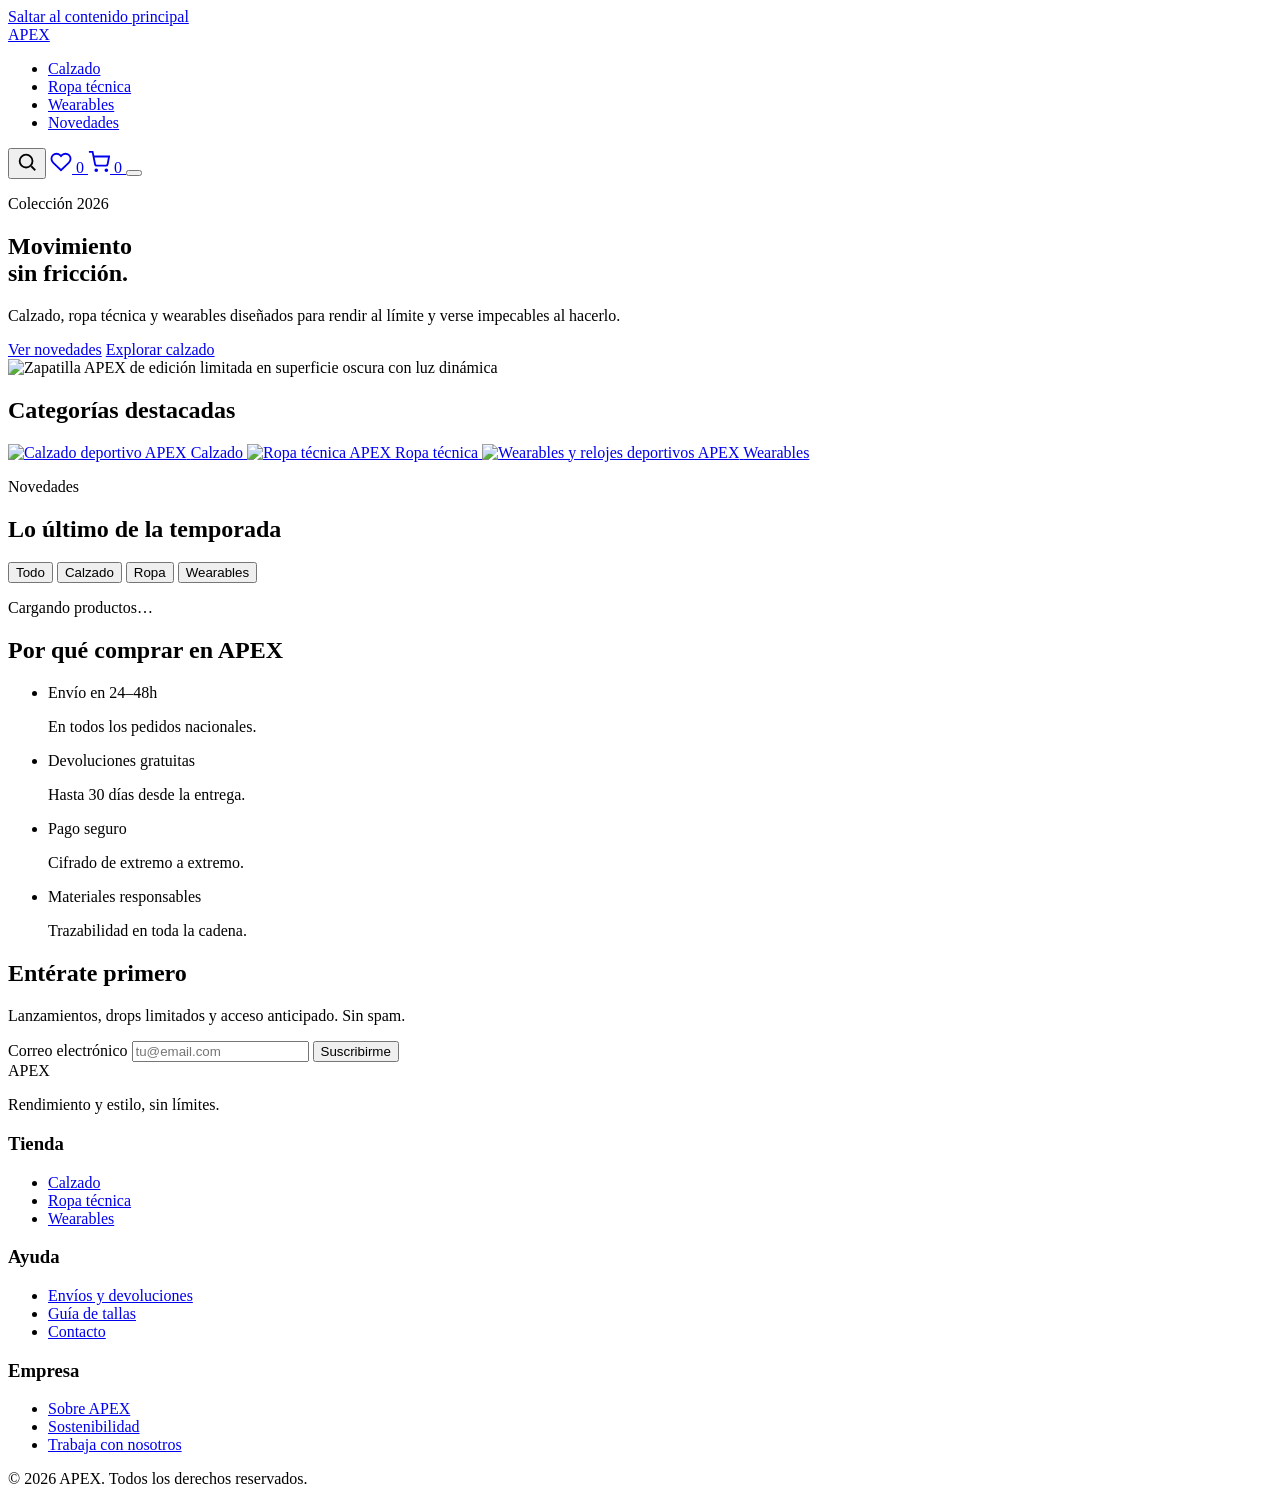
==== index.html @ 17b3de1c "Add files via upload" ====
<!DOCTYPE html>
<html lang="es">
<head>
  <!-- ============================================================
       META BÁSICOS
  ============================================================ -->
  <meta charset="UTF-8">
  <meta name="viewport" content="width=device-width, initial-scale=1.0, viewport-fit=cover">
  <meta http-equiv="X-UA-Compatible" content="IE=edge">
  <title>APEX — Rendimiento y estilo, sin límites</title>
  <meta name="description" content="APEX: calzado deportivo, ropa técnica y wearables premium. Diseño de alto rendimiento inspirado en la precisión y el movimiento.">
  <meta name="keywords" content="apex, zapatillas premium, ropa deportiva, wearables, tienda online deportiva">
  <meta name="author" content="APEX">
  <meta name="theme-color" content="#0A0A0B">
  <link rel="canonical" href="https://www.apex-store.com/">

  <!-- ============================================================
       OPEN GRAPH / REDES SOCIALES
  ============================================================ -->
  <meta property="og:type" content="website">
  <meta property="og:title" content="APEX — Rendimiento y estilo, sin límites">
  <meta property="og:description" content="Calzado, ropa técnica y wearables premium para quienes no se detienen.">
  <meta property="og:image" content="/assets/images/og-cover.jpg">
  <meta property="og:url" content="https://www.apex-store.com/">
  <meta property="og:locale" content="es_ES">
  <meta name="twitter:card" content="summary_large_image">
  <meta name="twitter:title" content="APEX — Rendimiento y estilo, sin límites">
  <meta name="twitter:description" content="Calzado, ropa técnica y wearables premium para quienes no se detienen.">
  <meta name="twitter:image" content="/assets/images/og-cover.jpg">

  <!-- ============================================================
       FAVICON
  ============================================================ -->
  <link rel="icon" type="image/svg+xml" href="/assets/icons/favicon.svg">
  <link rel="apple-touch-icon" href="/assets/icons/apple-touch-icon.png">

  <!-- ============================================================
       FUENTES (preconnect para rendimiento; carga optimizada)
  ============================================================ -->
  <link rel="preconnect" href="https://fonts.googleapis.com">
  <link rel="preconnect" href="https://fonts.gstatic.com" crossorigin>
  <link href="https://fonts.googleapis.com/css2?family=Space+Grotesk:wght@500;600;700&family=Inter:wght@400;500;600&family=JetBrains+Mono:wght@400;500&display=swap" rel="stylesheet">

  <!-- ============================================================
       HOJAS DE ESTILO
       - style.css: estilos base y componentes
       - responsive.css: media queries (mobile first)
       - animations.css: transiciones y keyframes
  ============================================================ -->
  <link rel="stylesheet" href="css/style.css">
  <link rel="stylesheet" href="css/responsive.css">
  <link rel="stylesheet" href="css/animations.css">

  <!-- ============================================================
       DATOS ESTRUCTURADOS (SEO — rich snippets de tienda)
  ============================================================ -->
  <script type="application/ld+json">
  {
    "@context": "https://schema.org",
    "@type": "Store",
    "name": "APEX",
    "url": "https://www.apex-store.com/",
    "description": "Tienda premium de calzado, ropa técnica y wearables deportivos.",
    "logo": "/assets/images/logo.svg"
  }
  </script>
</head>
<body>

  <!-- ============================================================
       SKIP LINK — accesibilidad: permite saltar la navegación
       con teclado/lector de pantalla e ir directo al contenido
  ============================================================ -->
  <a class="skip-link" href="#main-content">Saltar al contenido principal</a>

  <!-- ============================================================
       HEADER / NAVEGACIÓN PRINCIPAL
       - Sticky, con fondo translúcido (definido en CSS)
       - data-hooks pensados para menu.js, search.js, cart.js, favorites.js
  ============================================================ -->
  <header class="site-header" id="site-header">
    <div class="container site-header__inner">

      <!-- Logo -->
      <a href="/" class="logo" aria-label="APEX — Ir al inicio">
        <span class="logo__mark">APEX</span>
      </a>

      <!-- Navegación principal (desktop) -->
      <nav class="main-nav" aria-label="Navegación principal">
        <ul class="main-nav__list">
          <li><a href="#calzado" class="main-nav__link">Calzado</a></li>
          <li><a href="#ropa" class="main-nav__link">Ropa técnica</a></li>
          <li><a href="#wearables" class="main-nav__link">Wearables</a></li>
          <li><a href="#novedades" class="main-nav__link">Novedades</a></li>
        </ul>
      </nav>

      <!-- Acciones del usuario: búsqueda, favoritos, carrito, menú móvil -->
      <div class="header-actions">

        <button class="header-actions__btn" id="search-toggle" aria-label="Abrir buscador" aria-expanded="false" aria-controls="search-panel">
          <svg class="icon" width="22" height="22" viewBox="0 0 24 24" fill="none" stroke="currentColor" stroke-width="2" aria-hidden="true">
            <circle cx="11" cy="11" r="7"></circle>
            <line x1="21" y1="21" x2="16.65" y2="16.65"></line>
          </svg>
        </button>

        <a href="#favoritos" class="header-actions__btn" id="favorites-toggle" aria-label="Ver favoritos">
          <svg class="icon" width="22" height="22" viewBox="0 0 24 24" fill="none" stroke="currentColor" stroke-width="2" aria-hidden="true">
            <path d="M20.8 4.6a5.5 5.5 0 0 0-7.8 0L12 5.6l-1-1a5.5 5.5 0 1 0-7.8 7.8l1 1L12 21l7.8-7.6 1-1a5.5 5.5 0 0 0 0-7.8z"></path>
          </svg>
          <span class="badge" id="favorites-count" data-favorites-count>0</span>
        </a>

        <a href="#carrito" class="header-actions__btn" id="cart-toggle" aria-label="Ver carrito de compras">
          <svg class="icon" width="22" height="22" viewBox="0 0 24 24" fill="none" stroke="currentColor" stroke-width="2" aria-hidden="true">
            <circle cx="9" cy="21" r="1"></circle>
            <circle cx="20" cy="21" r="1"></circle>
            <path d="M1 1h4l2.7 13.4a2 2 0 0 0 2 1.6h9.7a2 2 0 0 0 2-1.6L23 6H6"></path>
          </svg>
          <span class="badge" id="cart-count" data-cart-count>0</span>
        </a>

        <!-- Botón de menú hamburguesa (solo mobile) -->
        <button class="header-actions__btn menu-toggle" id="menu-toggle" aria-label="Abrir menú" aria-expanded="false" aria-controls="mobile-menu">
          <span class="menu-toggle__bar"></span>
          <span class="menu-toggle__bar"></span>
          <span class="menu-toggle__bar"></span>
        </button>
      </div>
    </div>

    <!-- Panel de búsqueda desplegable (lo controla search.js) -->
    <div class="search-panel" id="search-panel" hidden>
      <div class="container">
        <form role="search" class="search-form" id="search-form">
          <label for="search-input" class="visually-hidden">Buscar productos</label>
          <input
            type="search"
            id="search-input"
            name="q"
            class="search-form__input"
            placeholder="Buscar zapatillas, ropa, wearables..."
            autocomplete="off"
          >
        </form>
        <div class="search-results" id="search-results" data-search-results></div>
      </div>
    </div>
  </header>

  <!-- ============================================================
       MENÚ MÓVIL (off-canvas), controlado por menu.js
  ============================================================ -->
  <nav class="mobile-menu" id="mobile-menu" aria-label="Navegación móvil" hidden>
    <ul class="mobile-menu__list">
      <li><a href="#calzado" class="mobile-menu__link">Calzado</a></li>
      <li><a href="#ropa" class="mobile-menu__link">Ropa técnica</a></li>
      <li><a href="#wearables" class="mobile-menu__link">Wearables</a></li>
      <li><a href="#novedades" class="mobile-menu__link">Novedades</a></li>
    </ul>
  </nav>
  <div class="overlay" id="overlay" hidden></div>

  <!-- ============================================================
       CONTENIDO PRINCIPAL
  ============================================================ -->
  <main id="main-content">

    <!-- ---------------- HERO ---------------- -->
    <section class="hero" aria-labelledby="hero-heading">
      <div class="container hero__inner">
        <div class="hero__content">
          <p class="eyebrow">Colección 2026</p>
          <h1 id="hero-heading" class="hero__title">
            Movimiento<br>sin fricción.
          </h1>
          <p class="hero__subtitle">
            Calzado, ropa técnica y wearables diseñados para rendir al límite y verse impecables al hacerlo.
          </p>
          <div class="hero__actions">
            <a href="#novedades" class="btn btn--primary">Ver novedades</a>
            <a href="#calzado" class="btn btn--ghost">Explorar calzado</a>
          </div>
        </div>
        <div class="hero__media">
          <img
            src="assets/images/hero-product.jpg"
            alt="Zapatilla APEX de edición limitada en superficie oscura con luz dinámica"
            width="720"
            height="720"
            loading="eager"
            fetchpriority="high"
          >
        </div>
      </div>
    </section>

    <!-- ---------------- CATEGORÍAS DESTACADAS ---------------- -->
    <section class="categories" aria-labelledby="categories-heading">
      <div class="container">
        <h2 id="categories-heading" class="visually-hidden">Categorías destacadas</h2>
        <div class="categories__grid">
          <a href="#calzado" class="category-card" id="calzado">
            <img src="assets/images/cat-calzado.jpg" alt="Calzado deportivo APEX" loading="lazy" width="400" height="500">
            <span class="category-card__label">Calzado</span>
          </a>
          <a href="#ropa" class="category-card" id="ropa">
            <img src="assets/images/cat-ropa.jpg" alt="Ropa técnica APEX" loading="lazy" width="400" height="500">
            <span class="category-card__label">Ropa técnica</span>
          </a>
          <a href="#wearables" class="category-card" id="wearables">
            <img src="assets/images/cat-wearables.jpg" alt="Wearables y relojes deportivos APEX" loading="lazy" width="400" height="500">
            <span class="category-card__label">Wearables</span>
          </a>
        </div>
      </div>
    </section>

    <!-- ---------------- GRID DE PRODUCTOS ----------------
         El contenido real lo inyecta products.js a partir de
         data/products.json, clonando #product-card-template.
         Se deja un estado de carga accesible por defecto.
    ------------------------------------------------------- -->
    <section class="products" id="novedades" aria-labelledby="products-heading">
      <div class="container">
        <div class="section-heading">
          <p class="eyebrow">Novedades</p>
          <h2 id="products-heading">Lo último de la temporada</h2>
        </div>

        <div class="products__filters" id="products-filters" data-filters>
          <button class="filter-chip is-active" data-filter="all">Todo</button>
          <button class="filter-chip" data-filter="calzado">Calzado</button>
          <button class="filter-chip" data-filter="ropa">Ropa</button>
          <button class="filter-chip" data-filter="wearables">Wearables</button>
        </div>

        <div class="products__grid" id="products-grid" data-products-grid aria-live="polite">
          <p class="products__loading" data-products-loading>Cargando productos…</p>
        </div>
      </div>
    </section>

    <!-- ---------------- VALORES DE MARCA ---------------- -->
    <section class="values" aria-labelledby="values-heading">
      <div class="container">
        <h2 id="values-heading" class="visually-hidden">Por qué comprar en APEX</h2>
        <ul class="values__grid">
          <li class="value-item">
            <span class="value-item__title">Envío en 24–48h</span>
            <p class="value-item__desc">En todos los pedidos nacionales.</p>
          </li>
          <li class="value-item">
            <span class="value-item__title">Devoluciones gratuitas</span>
            <p class="value-item__desc">Hasta 30 días desde la entrega.</p>
          </li>
          <li class="value-item">
            <span class="value-item__title">Pago seguro</span>
            <p class="value-item__desc">Cifrado de extremo a extremo.</p>
          </li>
          <li class="value-item">
            <span class="value-item__title">Materiales responsables</span>
            <p class="value-item__desc">Trazabilidad en toda la cadena.</p>
          </li>
        </ul>
      </div>
    </section>

    <!-- ---------------- NEWSLETTER ---------------- -->
    <section class="newsletter" aria-labelledby="newsletter-heading">
      <div class="container newsletter__inner">
        <h2 id="newsletter-heading">Entérate primero</h2>
        <p>Lanzamientos, drops limitados y acceso anticipado. Sin spam.</p>
        <form class="newsletter__form" id="newsletter-form">
          <label for="newsletter-email" class="visually-hidden">Correo electrónico</label>
          <input type="email" id="newsletter-email" name="email" placeholder="tu@email.com" required>
          <button type="submit" class="btn btn--primary">Suscribirme</button>
        </form>
      </div>
    </section>
  </main>

  <!-- ============================================================
       FOOTER
  ============================================================ -->
  <footer class="site-footer">
    <div class="container site-footer__inner">
      <div class="site-footer__brand">
        <span class="logo__mark">APEX</span>
        <p>Rendimiento y estilo, sin límites.</p>
      </div>

      <nav class="site-footer__col" aria-label="Tienda">
        <h3>Tienda</h3>
        <ul>
          <li><a href="#calzado">Calzado</a></li>
          <li><a href="#ropa">Ropa técnica</a></li>
          <li><a href="#wearables">Wearables</a></li>
        </ul>
      </nav>

      <nav class="site-footer__col" aria-label="Ayuda">
        <h3>Ayuda</h3>
        <ul>
          <li><a href="#">Envíos y devoluciones</a></li>
          <li><a href="#">Guía de tallas</a></li>
          <li><a href="#">Contacto</a></li>
        </ul>
      </nav>

      <nav class="site-footer__col" aria-label="Empresa">
        <h3>Empresa</h3>
        <ul>
          <li><a href="#">Sobre APEX</a></li>
          <li><a href="#">Sostenibilidad</a></li>
          <li><a href="#">Trabaja con nosotros</a></li>
        </ul>
      </nav>
    </div>

    <div class="container site-footer__bottom">
      <p>&copy; 2026 APEX. Todos los derechos reservados.</p>
    </div>
  </footer>

  <!-- ============================================================
       TEMPLATE DE TARJETA DE PRODUCTO
       Reutilizado por products.js vía document.importNode()
       para evitar HTML duplicado o construido con innerHTML.
  ============================================================ -->
  <template id="product-card-template">
    <article class="product-card" data-product-card>
      <a class="product-card__media" data-product-link href="#">
        <img data-product-image src="" alt="" loading="lazy" width="400" height="400">
      </a>
      <button class="product-card__fav" data-favorite-btn aria-label="Añadir a favoritos" aria-pressed="false">
        <svg class="icon" width="18" height="18" viewBox="0 0 24 24" fill="none" stroke="currentColor" stroke-width="2" aria-hidden="true">
          <path d="M20.8 4.6a5.5 5.5 0 0 0-7.8 0L12 5.6l-1-1a5.5 5.5 0 1 0-7.8 7.8l1 1L12 21l7.8-7.6 1-1a5.5 5.5 0 0 0 0-7.8z"></path>
        </svg>
      </button>
      <div class="product-card__body">
        <p class="product-card__category" data-product-category></p>
        <h3 class="product-card__name" data-product-name></h3>
        <p class="product-card__price" data-product-price></p>
        <button class="btn btn--secondary btn--full" data-add-to-cart>Añadir al carrito</button>
      </div>
    </article>
  </template>

  <!-- ============================================================
       SCRIPTS
       - defer: se ejecutan tras parsear el HTML, en orden,
         sin bloquear el renderizado.
       - app.js actúa como punto de entrada/orquestador.
  ============================================================ -->
  <script src="js/menu.js" defer></script>
  <script src="js/search.js" defer></script>
  <script src="js/favorites.js" defer></script>
  <script src="js/cart.js" defer></script>
  <script src="js/products.js" defer></script>
  <script src="js/animations.js" defer></script>
  <script src="js/app.js" defer></script>
</body>
</html>
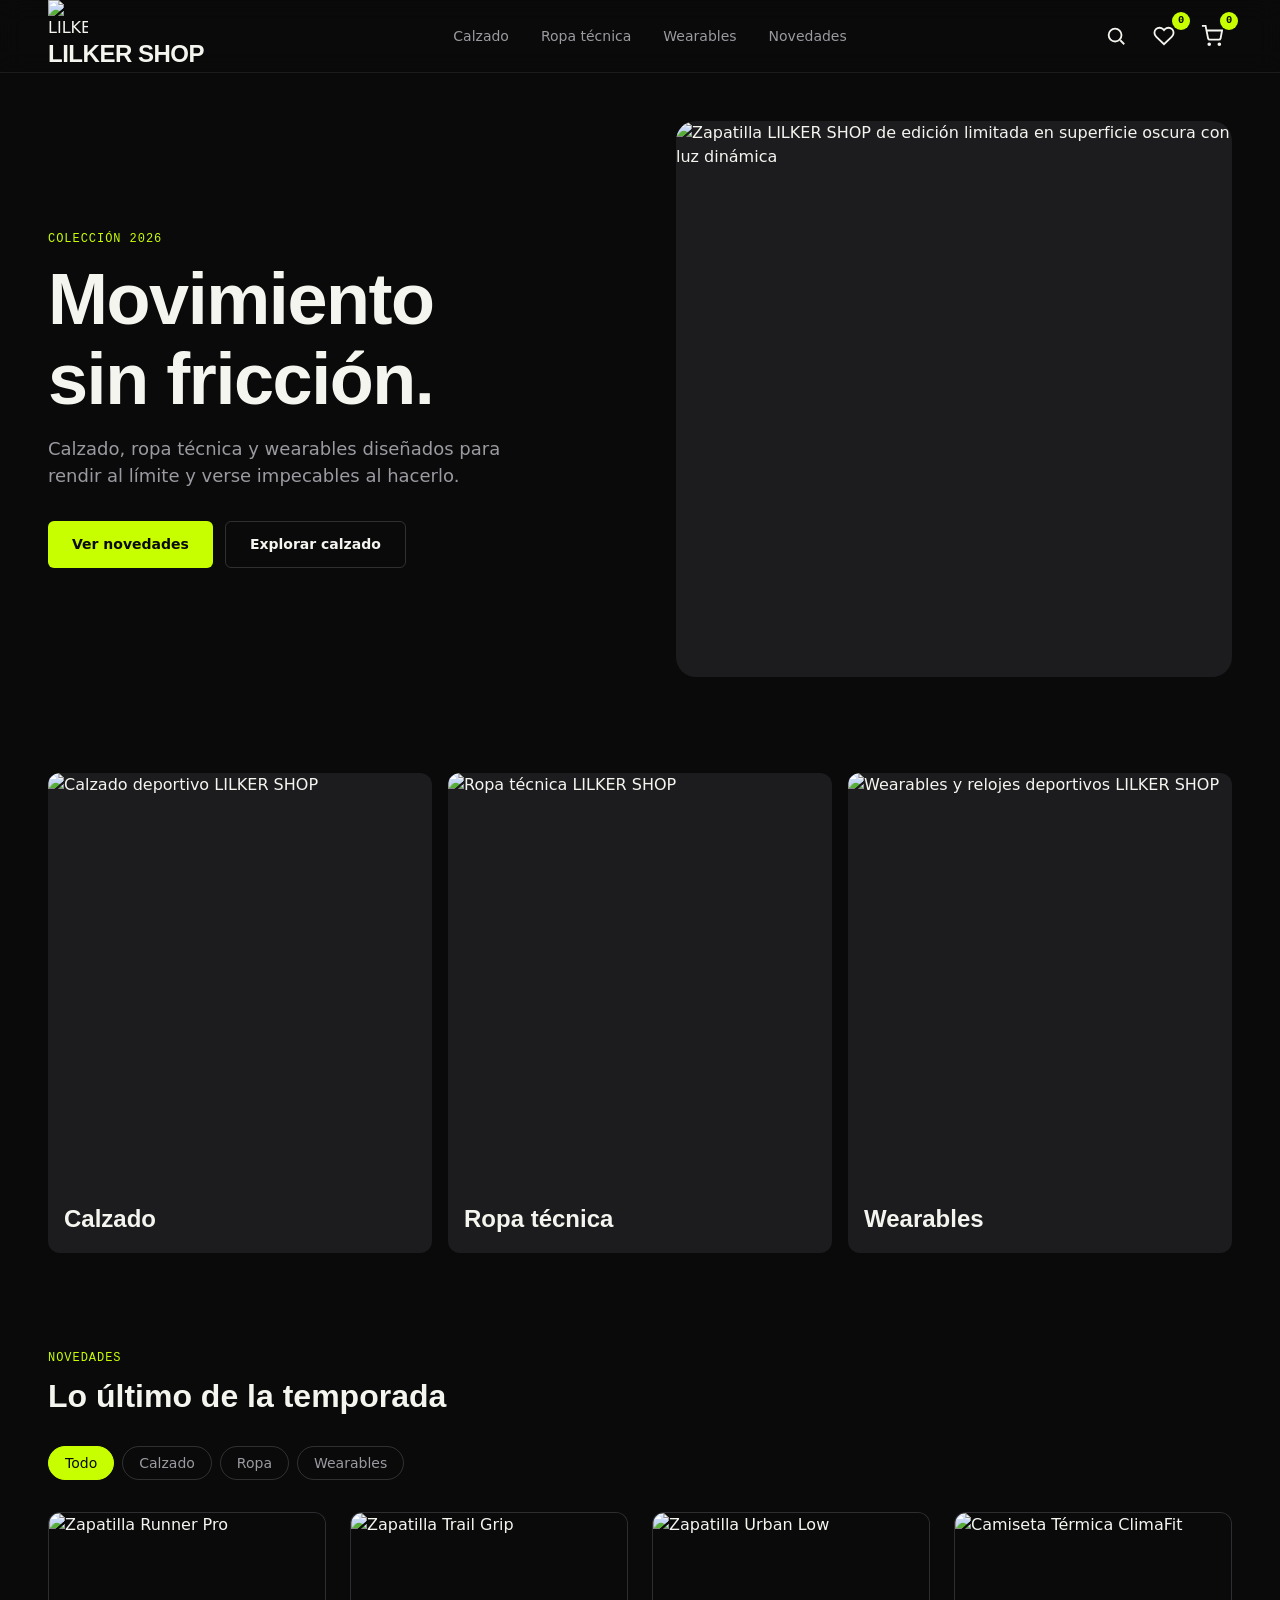
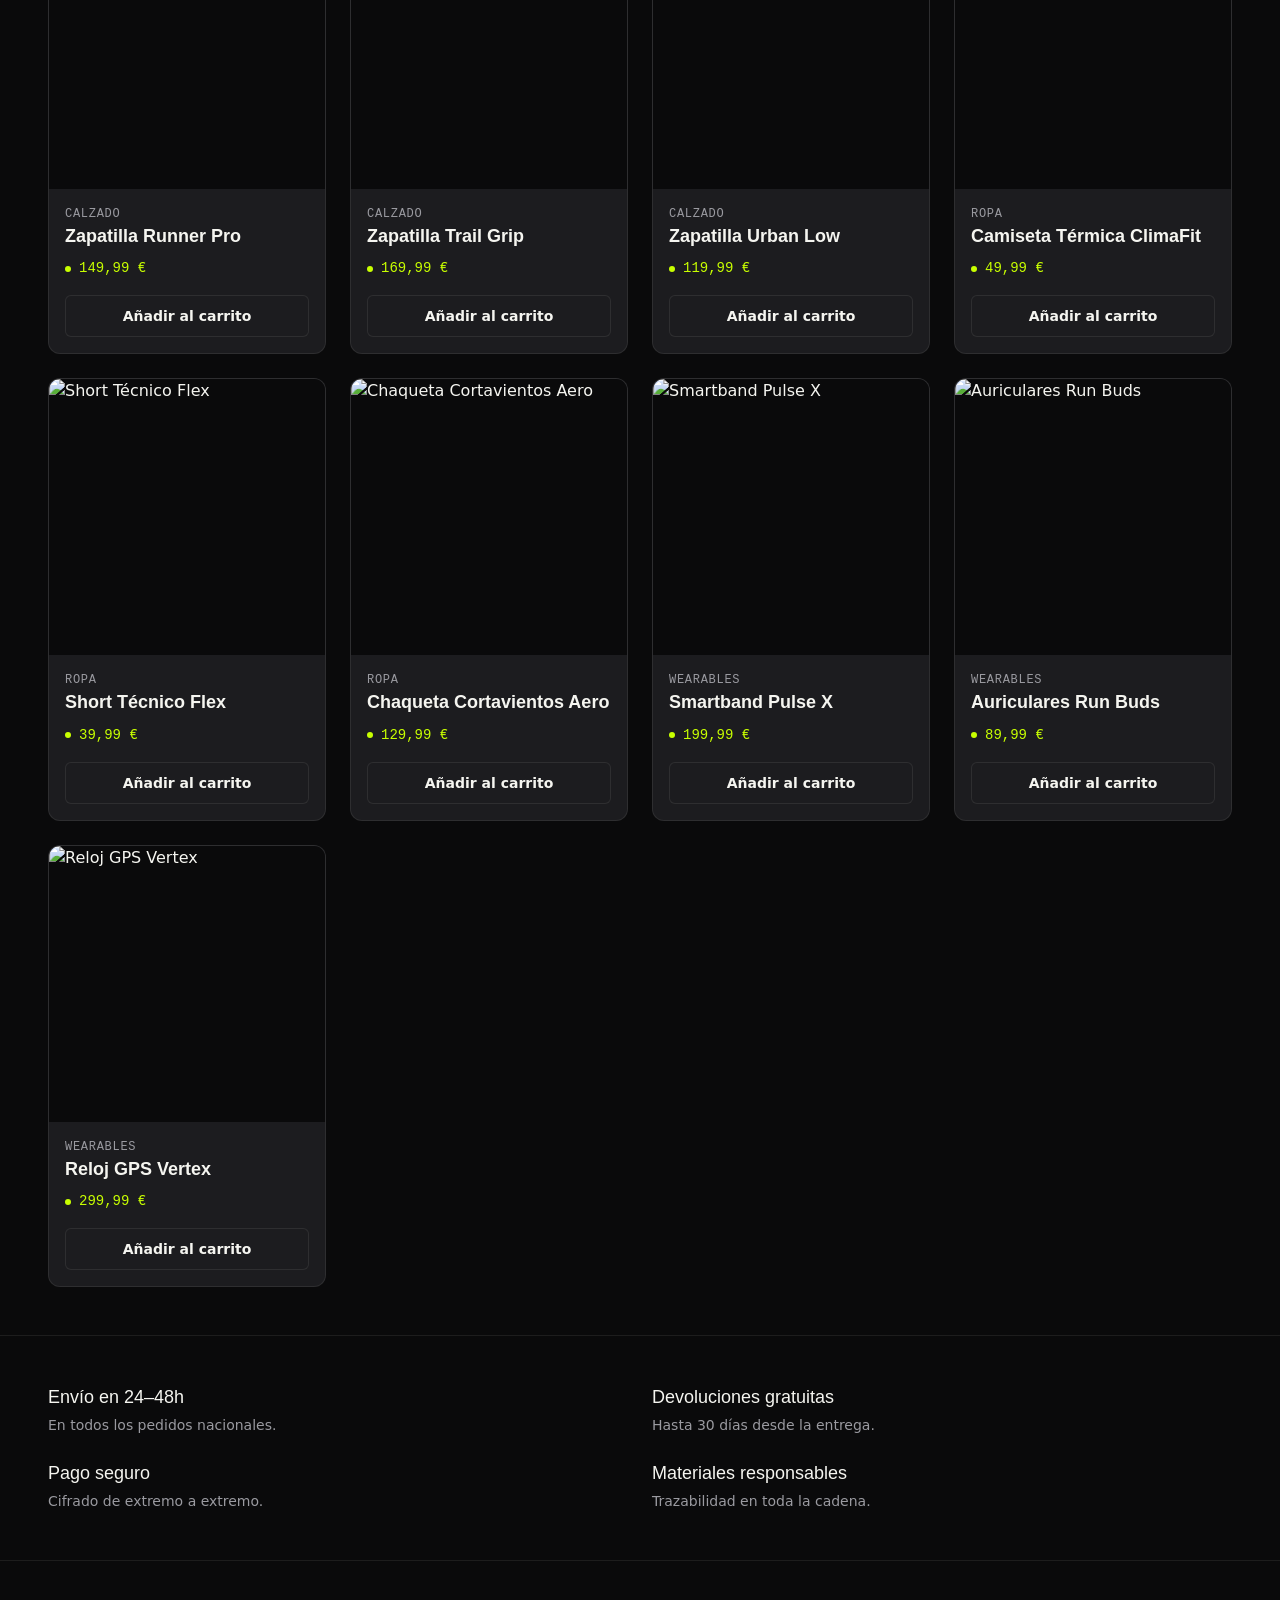
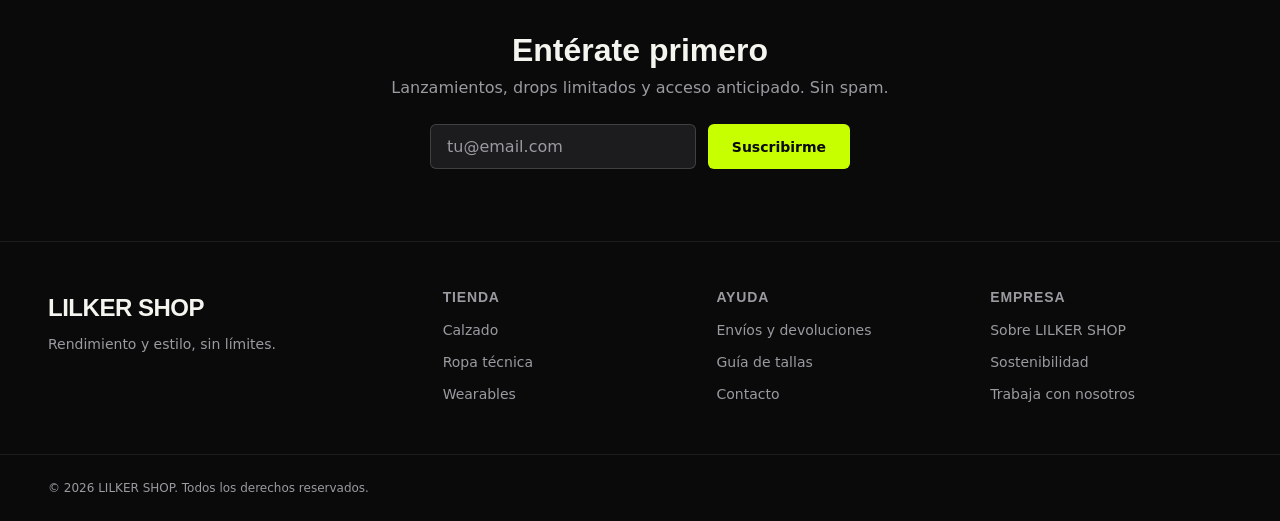
==== commit 2f132e05: "Add files via upload" ====
--- a/index.html
+++ b/index.html
@@ -7,32 +7,34 @@
   <meta charset="UTF-8">
   <meta name="viewport" content="width=device-width, initial-scale=1.0, viewport-fit=cover">
   <meta http-equiv="X-UA-Compatible" content="IE=edge">
-  <title>APEX — Rendimiento y estilo, sin límites</title>
-  <meta name="description" content="APEX: calzado deportivo, ropa técnica y wearables premium. Diseño de alto rendimiento inspirado en la precisión y el movimiento.">
-  <meta name="keywords" content="apex, zapatillas premium, ropa deportiva, wearables, tienda online deportiva">
-  <meta name="author" content="APEX">
+  <title>LILKER SHOP — Rendimiento y estilo, sin límites</title>
+  <meta name="description" content="LILKER SHOP: calzado deportivo, ropa técnica y wearables premium. Diseño de alto rendimiento inspirado en la precisión y el movimiento.">
+  <meta name="keywords" content="lilker shop, zapatillas premium, ropa deportiva, wearables, tienda online deportiva">
+  <meta name="author" content="LILKER SHOP">
   <meta name="theme-color" content="#0A0A0B">
-  <link rel="canonical" href="https://www.apex-store.com/">
+  <link rel="canonical" href="https://www.lilkershop.com/">
 
   <!-- ============================================================
        OPEN GRAPH / REDES SOCIALES
   ============================================================ -->
   <meta property="og:type" content="website">
-  <meta property="og:title" content="APEX — Rendimiento y estilo, sin límites">
+  <meta property="og:title" content="LILKER SHOP — Rendimiento y estilo, sin límites">
   <meta property="og:description" content="Calzado, ropa técnica y wearables premium para quienes no se detienen.">
   <meta property="og:image" content="/assets/images/og-cover.jpg">
-  <meta property="og:url" content="https://www.apex-store.com/">
+  <meta property="og:url" content="https://www.lilkershop.com/">
   <meta property="og:locale" content="es_ES">
   <meta name="twitter:card" content="summary_large_image">
-  <meta name="twitter:title" content="APEX — Rendimiento y estilo, sin límites">
+  <meta name="twitter:title" content="LILKER SHOP — Rendimiento y estilo, sin límites">
   <meta name="twitter:description" content="Calzado, ropa técnica y wearables premium para quienes no se detienen.">
   <meta name="twitter:image" content="/assets/images/og-cover.jpg">
 
   <!-- ============================================================
        FAVICON
-  ============================================================ -->
-  <link rel="icon" type="image/svg+xml" href="/assets/icons/favicon.svg">
-  <link rel="apple-touch-icon" href="/assets/icons/apple-touch-icon.png">
+       Se usa directamente el isotipo real de la marca (versión
+       negra, pensada para fondos claros como la barra del navegador).
+  ============================================================ -->
+  <link rel="icon" type="image/png" href="/assets/icons/logo-black.png">
+  <link rel="apple-touch-icon" href="/assets/icons/logo-black.png">
 
   <!-- ============================================================
        FUENTES (preconnect para rendimiento; carga optimizada)
@@ -58,10 +60,10 @@
   {
     "@context": "https://schema.org",
     "@type": "Store",
-    "name": "APEX",
-    "url": "https://www.apex-store.com/",
+    "name": "LILKER SHOP",
+    "url": "https://www.lilkershop.com/",
     "description": "Tienda premium de calzado, ropa técnica y wearables deportivos.",
-    "logo": "/assets/images/logo.svg"
+    "logo": "/assets/icons/logo-black.png"
   }
   </script>
 </head>
@@ -81,9 +83,19 @@
   <header class="site-header" id="site-header">
     <div class="container site-header__inner">
 
-      <!-- Logo -->
-      <a href="/" class="logo" aria-label="APEX — Ir al inicio">
-        <span class="logo__mark">APEX</span>
+      <!-- Logo: isotipo real de la marca (bolsa + libro + candado)
+           en su versión blanca, pensada para el fondo oscuro del
+           header. El texto "LILKER SHOP" viaja junto al icono como
+           wordmark, reforzando reconocimiento de marca y SEO. -->
+      <a href="/" class="logo" aria-label="LILKER SHOP — Ir al inicio">
+        <img
+          class="logo__icon"
+          src="assets/icons/logo-white.png"
+          alt="LILKER SHOP"
+          width="40"
+          height="36"
+        >
+        <span class="logo__mark">LILKER SHOP</span>
       </a>
 
       <!-- Navegación principal (desktop) -->
@@ -187,7 +199,7 @@
         <div class="hero__media">
           <img
             src="assets/images/hero-product.jpg"
-            alt="Zapatilla APEX de edición limitada en superficie oscura con luz dinámica"
+            alt="Zapatilla LILKER SHOP de edición limitada en superficie oscura con luz dinámica"
             width="720"
             height="720"
             loading="eager"
@@ -203,15 +215,15 @@
         <h2 id="categories-heading" class="visually-hidden">Categorías destacadas</h2>
         <div class="categories__grid">
           <a href="#calzado" class="category-card" id="calzado">
-            <img src="assets/images/cat-calzado.jpg" alt="Calzado deportivo APEX" loading="lazy" width="400" height="500">
+            <img src="assets/images/cat-calzado.jpg" alt="Calzado deportivo LILKER SHOP" loading="lazy" width="400" height="500">
             <span class="category-card__label">Calzado</span>
           </a>
           <a href="#ropa" class="category-card" id="ropa">
-            <img src="assets/images/cat-ropa.jpg" alt="Ropa técnica APEX" loading="lazy" width="400" height="500">
+            <img src="assets/images/cat-ropa.jpg" alt="Ropa técnica LILKER SHOP" loading="lazy" width="400" height="500">
             <span class="category-card__label">Ropa técnica</span>
           </a>
           <a href="#wearables" class="category-card" id="wearables">
-            <img src="assets/images/cat-wearables.jpg" alt="Wearables y relojes deportivos APEX" loading="lazy" width="400" height="500">
+            <img src="assets/images/cat-wearables.jpg" alt="Wearables y relojes deportivos LILKER SHOP" loading="lazy" width="400" height="500">
             <span class="category-card__label">Wearables</span>
           </a>
         </div>
@@ -246,7 +258,7 @@
     <!-- ---------------- VALORES DE MARCA ---------------- -->
     <section class="values" aria-labelledby="values-heading">
       <div class="container">
-        <h2 id="values-heading" class="visually-hidden">Por qué comprar en APEX</h2>
+        <h2 id="values-heading" class="visually-hidden">Por qué comprar en LILKER SHOP</h2>
         <ul class="values__grid">
           <li class="value-item">
             <span class="value-item__title">Envío en 24–48h</span>
@@ -288,7 +300,7 @@
   <footer class="site-footer">
     <div class="container site-footer__inner">
       <div class="site-footer__brand">
-        <span class="logo__mark">APEX</span>
+        <span class="logo__mark">LILKER SHOP</span>
         <p>Rendimiento y estilo, sin límites.</p>
       </div>
 
@@ -313,7 +325,7 @@
       <nav class="site-footer__col" aria-label="Empresa">
         <h3>Empresa</h3>
         <ul>
-          <li><a href="#">Sobre APEX</a></li>
+          <li><a href="#">Sobre LILKER SHOP</a></li>
           <li><a href="#">Sostenibilidad</a></li>
           <li><a href="#">Trabaja con nosotros</a></li>
         </ul>
@@ -321,7 +333,7 @@
     </div>
 
     <div class="container site-footer__bottom">
-      <p>&copy; 2026 APEX. Todos los derechos reservados.</p>
+      <p>&copy; 2026 LILKER SHOP. Todos los derechos reservados.</p>
     </div>
   </footer>
 
--- a/css/style.css
+++ b/css/style.css
@@ -0,0 +1,682 @@
+/* ================================================================
+   APEX — style.css
+   Hoja de estilos BASE (mobile-first).
+   No incluye media queries de layout (→ responsive.css)
+   ni keyframes/transiciones de animación (→ animations.css)
+================================================================ */
+
+/* ----------------------------------------------------------------
+   1. DESIGN TOKENS
+   Toda decisión de color/tipo/espaciado nace de aquí.
+   Cambiar la marca = cambiar estas variables, no el resto del CSS.
+---------------------------------------------------------------- */
+:root {
+  /* Color */
+  --color-bg: #0A0A0B;
+  --color-bg-elevated: #1C1C1F;
+  --color-bg-elevated-hover: #232326;
+  --color-text: #F5F5F0;
+  --color-text-muted: #9A9AA0;
+  --color-accent: #C8FF00;
+  --color-accent-contrast: #0A0A0B;
+  --color-border: rgba(245, 245, 240, 0.08);
+  --color-border-strong: rgba(245, 245, 240, 0.16);
+  --color-danger: #FF5C5C;
+
+  /* Tipografía */
+  --font-display: 'Space Grotesk', 'Helvetica Neue', sans-serif;
+  --font-body: 'Inter', system-ui, sans-serif;
+  --font-mono: 'JetBrains Mono', 'Courier New', monospace;
+
+  --fs-xs: 0.75rem;
+  --fs-sm: 0.875rem;
+  --fs-base: 1rem;
+  --fs-md: 1.125rem;
+  --fs-lg: 1.5rem;
+  --fs-xl: 2rem;
+  --fs-2xl: 2.75rem;
+  --fs-3xl: 3.5rem;
+
+  /* Espaciado (escala base 4px) */
+  --space-1: 0.25rem;
+  --space-2: 0.5rem;
+  --space-3: 0.75rem;
+  --space-4: 1rem;
+  --space-5: 1.5rem;
+  --space-6: 2rem;
+  --space-7: 3rem;
+  --space-8: 4.5rem;
+
+  /* Layout */
+  --container-max: 1280px;
+  --container-pad: var(--space-4);
+
+  /* Bordes y sombra */
+  --radius-sm: 6px;
+  --radius-md: 12px;
+  --radius-lg: 20px;
+  --shadow-elevated: 0 20px 40px -12px rgba(0, 0, 0, 0.5);
+
+  /* Transición base (la duración/curva vive aquí; el "qué anima" en animations.css) */
+  --transition-fast: 150ms ease;
+  --transition-base: 250ms ease;
+}
+
+/* ----------------------------------------------------------------
+   2. RESET / NORMALIZACIÓN
+---------------------------------------------------------------- */
+*,
+*::before,
+*::after {
+  box-sizing: border-box;
+  margin: 0;
+  padding: 0;
+}
+
+html {
+  -webkit-text-size-adjust: 100%;
+  scroll-behavior: smooth;
+}
+
+body {
+  background-color: var(--color-bg);
+  color: var(--color-text);
+  font-family: var(--font-body);
+  font-size: var(--fs-base);
+  line-height: 1.5;
+  min-height: 100vh;
+  -webkit-font-smoothing: antialiased;
+}
+
+img,
+picture,
+svg {
+  display: block;
+  max-width: 100%;
+  height: auto;
+}
+
+a {
+  color: inherit;
+  text-decoration: none;
+}
+
+button,
+input {
+  font-family: inherit;
+  font-size: inherit;
+  color: inherit;
+  background: none;
+  border: none;
+}
+
+button {
+  cursor: pointer;
+}
+
+ul {
+  list-style: none;
+}
+
+h1, h2, h3, h4 {
+  font-family: var(--font-display);
+  font-weight: 600;
+  line-height: 1.1;
+}
+
+/* Foco visible consistente — nunca se elimina el outline sin sustituto */
+:focus-visible {
+  outline: 2px solid var(--color-accent);
+  outline-offset: 3px;
+}
+
+/* ----------------------------------------------------------------
+   3. UTILIDADES
+---------------------------------------------------------------- */
+.container {
+  width: 100%;
+  max-width: var(--container-max);
+  margin-inline: auto;
+  padding-inline: var(--container-pad);
+}
+
+.visually-hidden {
+  position: absolute;
+  width: 1px;
+  height: 1px;
+  overflow: hidden;
+  clip: rect(0, 0, 0, 0);
+  white-space: nowrap;
+}
+
+.skip-link {
+  position: absolute;
+  top: -100%;
+  left: var(--space-4);
+  background: var(--color-accent);
+  color: var(--color-accent-contrast);
+  padding: var(--space-2) var(--space-4);
+  border-radius: var(--radius-sm);
+  font-weight: 600;
+  z-index: 1000;
+}
+
+.skip-link:focus {
+  top: var(--space-3);
+}
+
+.eyebrow {
+  font-family: var(--font-mono);
+  font-size: var(--fs-xs);
+  letter-spacing: 0.08em;
+  text-transform: uppercase;
+  color: var(--color-accent);
+  margin-bottom: var(--space-3);
+}
+
+.section-heading {
+  margin-bottom: var(--space-6);
+}
+
+.section-heading h2 {
+  font-size: var(--fs-xl);
+}
+
+/* Botones */
+.btn {
+  display: inline-flex;
+  align-items: center;
+  justify-content: center;
+  gap: var(--space-2);
+  padding: var(--space-3) var(--space-5);
+  border-radius: var(--radius-sm);
+  font-weight: 600;
+  font-size: var(--fs-sm);
+  white-space: nowrap;
+}
+
+.btn--primary {
+  background-color: var(--color-accent);
+  color: var(--color-accent-contrast);
+}
+
+.btn--ghost {
+  background-color: transparent;
+  color: var(--color-text);
+  border: 1px solid var(--color-border-strong);
+}
+
+.btn--secondary {
+  background-color: var(--color-bg-elevated);
+  color: var(--color-text);
+  border: 1px solid var(--color-border);
+}
+
+.btn--full {
+  width: 100%;
+}
+
+/* Badge numérico (carrito / favoritos) */
+.badge {
+  position: absolute;
+  top: -4px;
+  right: -6px;
+  min-width: 18px;
+  height: 18px;
+  padding-inline: 4px;
+  border-radius: 999px;
+  background-color: var(--color-accent);
+  color: var(--color-accent-contrast);
+  font-family: var(--font-mono);
+  font-size: 0.65rem;
+  font-weight: 600;
+  display: flex;
+  align-items: center;
+  justify-content: center;
+}
+
+/* ----------------------------------------------------------------
+   4. HEADER / NAVEGACIÓN
+---------------------------------------------------------------- */
+.site-header {
+  position: sticky;
+  top: 0;
+  z-index: 100;
+  background-color: rgba(10, 10, 11, 0.8);
+  backdrop-filter: blur(12px);
+  -webkit-backdrop-filter: blur(12px);
+  border-bottom: 1px solid var(--color-border);
+}
+
+/* Activada por app.js (initHeaderScroll) al superar el umbral de scroll */
+.site-header.is-scrolled {
+  border-bottom-color: var(--color-border-strong);
+  box-shadow: 0 8px 24px -12px rgba(0, 0, 0, 0.6);
+}
+
+.site-header__inner {
+  display: flex;
+  align-items: center;
+  justify-content: space-between;
+  height: 72px;
+}
+
+.logo__mark {
+  font-family: var(--font-display);
+  font-size: var(--fs-lg);
+  font-weight: 700;
+  letter-spacing: -0.02em;
+}
+
+/* Nav de escritorio: oculta en mobile-first, responsive.css la muestra */
+.main-nav {
+  display: none;
+}
+
+.main-nav__list {
+  display: flex;
+  gap: var(--space-6);
+}
+
+.main-nav__link {
+  font-size: var(--fs-sm);
+  font-weight: 500;
+  color: var(--color-text-muted);
+}
+
+.main-nav__link:hover {
+  color: var(--color-text);
+}
+
+.header-actions {
+  display: flex;
+  align-items: center;
+  gap: var(--space-2);
+}
+
+.header-actions__btn {
+  position: relative;
+  display: inline-flex;
+  align-items: center;
+  justify-content: center;
+  width: 40px;
+  height: 40px;
+  border-radius: var(--radius-sm);
+  color: var(--color-text);
+}
+
+.header-actions__btn:hover {
+  background-color: var(--color-bg-elevated);
+}
+
+/* Botón hamburguesa */
+.menu-toggle {
+  flex-direction: column;
+  gap: 4px;
+}
+
+.menu-toggle__bar {
+  width: 20px;
+  height: 2px;
+  background-color: var(--color-text);
+  border-radius: 2px;
+}
+
+/* Panel de búsqueda */
+.search-panel {
+  border-top: 1px solid var(--color-border);
+  background-color: var(--color-bg);
+  padding-block: var(--space-5);
+}
+
+.search-form__input {
+  width: 100%;
+  padding: var(--space-4);
+  background-color: var(--color-bg-elevated);
+  border: 1px solid var(--color-border-strong);
+  border-radius: var(--radius-sm);
+  color: var(--color-text);
+  font-size: var(--fs-md);
+}
+
+.search-form__input::placeholder {
+  color: var(--color-text-muted);
+}
+
+.search-results {
+  margin-top: var(--space-4);
+}
+
+/* ----------------------------------------------------------------
+   5. MENÚ MÓVIL (off-canvas) + OVERLAY
+---------------------------------------------------------------- */
+.mobile-menu {
+  position: fixed;
+  top: 0;
+  right: 0;
+  bottom: 0;
+  width: min(320px, 80vw);
+  background-color: var(--color-bg-elevated);
+  border-left: 1px solid var(--color-border);
+  padding: var(--space-8) var(--space-5);
+  z-index: 200;
+}
+
+.mobile-menu__link {
+  display: block;
+  padding-block: var(--space-3);
+  font-family: var(--font-display);
+  font-size: var(--fs-lg);
+  border-bottom: 1px solid var(--color-border);
+}
+
+.overlay {
+  position: fixed;
+  inset: 0;
+  background-color: rgba(0, 0, 0, 0.6);
+  z-index: 150;
+}
+
+/* ----------------------------------------------------------------
+   6. HERO
+---------------------------------------------------------------- */
+.hero {
+  padding-block: var(--space-7);
+}
+
+.hero__inner {
+  display: flex;
+  flex-direction: column;
+  gap: var(--space-7);
+}
+
+.hero__title {
+  font-size: var(--fs-3xl);
+  letter-spacing: -0.02em;
+  margin-bottom: var(--space-4);
+}
+
+.hero__subtitle {
+  color: var(--color-text-muted);
+  font-size: var(--fs-md);
+  max-width: 42ch;
+  margin-bottom: var(--space-6);
+}
+
+.hero__actions {
+  display: flex;
+  flex-wrap: wrap;
+  gap: var(--space-3);
+}
+
+.hero__media img {
+  border-radius: var(--radius-lg);
+  width: 100%;
+  aspect-ratio: 1 / 1;
+  object-fit: cover;
+  background-color: var(--color-bg-elevated);
+}
+
+/* ----------------------------------------------------------------
+   7. CATEGORÍAS
+---------------------------------------------------------------- */
+.categories {
+  padding-block: var(--space-7);
+}
+
+.categories__grid {
+  display: grid;
+  grid-template-columns: 1fr;
+  gap: var(--space-4);
+}
+
+.category-card {
+  position: relative;
+  display: block;
+  border-radius: var(--radius-md);
+  overflow: hidden;
+  background-color: var(--color-bg-elevated);
+}
+
+.category-card img {
+  width: 100%;
+  aspect-ratio: 4 / 5;
+  object-fit: cover;
+}
+
+.category-card__label {
+  position: absolute;
+  left: var(--space-4);
+  bottom: var(--space-4);
+  font-family: var(--font-display);
+  font-size: var(--fs-lg);
+  font-weight: 600;
+  color: var(--color-text);
+}
+
+/* ----------------------------------------------------------------
+   8. PRODUCTOS
+---------------------------------------------------------------- */
+.products {
+  padding-block: var(--space-7);
+}
+
+.products__filters {
+  display: flex;
+  flex-wrap: wrap;
+  gap: var(--space-2);
+  margin-bottom: var(--space-6);
+}
+
+.filter-chip {
+  padding: var(--space-2) var(--space-4);
+  border-radius: 999px;
+  border: 1px solid var(--color-border-strong);
+  font-size: var(--fs-sm);
+  color: var(--color-text-muted);
+}
+
+.filter-chip.is-active {
+  background-color: var(--color-accent);
+  border-color: var(--color-accent);
+  color: var(--color-accent-contrast);
+}
+
+.products__loading {
+  color: var(--color-text-muted);
+  font-family: var(--font-mono);
+  font-size: var(--fs-sm);
+}
+
+.products__grid {
+  display: grid;
+  grid-template-columns: 1fr;
+  gap: var(--space-5);
+}
+
+.product-card {
+  position: relative;
+  background-color: var(--color-bg-elevated);
+  border: 1px solid var(--color-border);
+  border-radius: var(--radius-md);
+  overflow: hidden;
+}
+
+.product-card__media img {
+  width: 100%;
+  aspect-ratio: 1 / 1;
+  object-fit: cover;
+  background-color: var(--color-bg);
+}
+
+.product-card__fav {
+  position: absolute;
+  top: var(--space-3);
+  right: var(--space-3);
+  width: 36px;
+  height: 36px;
+  display: inline-flex;
+  align-items: center;
+  justify-content: center;
+  border-radius: 50%;
+  background-color: rgba(10, 10, 11, 0.6);
+  backdrop-filter: blur(4px);
+  color: var(--color-text);
+}
+
+.product-card__fav[aria-pressed="true"] {
+  color: var(--color-accent);
+}
+
+.product-card__body {
+  padding: var(--space-4);
+}
+
+.product-card__category {
+  font-family: var(--font-mono);
+  font-size: var(--fs-xs);
+  text-transform: uppercase;
+  letter-spacing: 0.06em;
+  color: var(--color-text-muted);
+  margin-bottom: var(--space-1);
+}
+
+.product-card__name {
+  font-size: var(--fs-md);
+  margin-bottom: var(--space-2);
+}
+
+/* "Kinetic price tag" — elemento firma: precio en mono + punto de pulso */
+.product-card__price {
+  display: inline-flex;
+  align-items: center;
+  gap: var(--space-2);
+  font-family: var(--font-mono);
+  font-size: var(--fs-sm);
+  color: var(--color-accent);
+  margin-bottom: var(--space-4);
+}
+
+.product-card__price::before {
+  content: '';
+  width: 6px;
+  height: 6px;
+  border-radius: 50%;
+  background-color: var(--color-accent);
+  flex-shrink: 0;
+}
+
+/* ----------------------------------------------------------------
+   9. VALORES DE MARCA
+---------------------------------------------------------------- */
+.values {
+  padding-block: var(--space-7);
+  border-top: 1px solid var(--color-border);
+  border-bottom: 1px solid var(--color-border);
+}
+
+.values__grid {
+  display: grid;
+  grid-template-columns: 1fr;
+  gap: var(--space-5);
+}
+
+.value-item__title {
+  display: block;
+  font-family: var(--font-display);
+  font-size: var(--fs-md);
+  margin-bottom: var(--space-1);
+}
+
+.value-item__desc {
+  color: var(--color-text-muted);
+  font-size: var(--fs-sm);
+}
+
+/* ----------------------------------------------------------------
+   10. NEWSLETTER
+---------------------------------------------------------------- */
+.newsletter {
+  padding-block: var(--space-8);
+  text-align: center;
+}
+
+.newsletter__inner h2 {
+  font-size: var(--fs-xl);
+  margin-bottom: var(--space-2);
+}
+
+.newsletter__inner p {
+  color: var(--color-text-muted);
+  margin-bottom: var(--space-5);
+}
+
+.newsletter__form {
+  display: flex;
+  flex-direction: column;
+  gap: var(--space-3);
+  max-width: 420px;
+  margin-inline: auto;
+}
+
+.newsletter__form input {
+  padding: var(--space-3) var(--space-4);
+  background-color: var(--color-bg-elevated);
+  border: 1px solid var(--color-border-strong);
+  border-radius: var(--radius-sm);
+}
+
+.newsletter__form input::placeholder {
+  color: var(--color-text-muted);
+}
+
+/* ----------------------------------------------------------------
+   11. FOOTER
+---------------------------------------------------------------- */
+.site-footer {
+  border-top: 1px solid var(--color-border);
+  padding-block: var(--space-7) var(--space-5);
+}
+
+.site-footer__inner {
+  display: grid;
+  grid-template-columns: 1fr;
+  gap: var(--space-6);
+  margin-bottom: var(--space-7);
+}
+
+.site-footer__brand p {
+  color: var(--color-text-muted);
+  font-size: var(--fs-sm);
+  margin-top: var(--space-2);
+}
+
+.site-footer__col h3 {
+  font-size: var(--fs-sm);
+  color: var(--color-text-muted);
+  text-transform: uppercase;
+  letter-spacing: 0.06em;
+  margin-bottom: var(--space-3);
+}
+
+.site-footer__col ul {
+  display: flex;
+  flex-direction: column;
+  gap: var(--space-2);
+}
+
+.site-footer__col a {
+  font-size: var(--fs-sm);
+  color: var(--color-text-muted);
+}
+
+.site-footer__col a:hover {
+  color: var(--color-text);
+}
+
+.site-footer__bottom {
+  border-top: 1px solid var(--color-border);
+  padding-top: var(--space-5);
+  font-size: var(--fs-xs);
+  color: var(--color-text-muted);
+}
--- a/css/responsive.css
+++ b/css/responsive.css
@@ -0,0 +1,127 @@
+/* ================================================================
+   APEX — responsive.css
+   Adapta el layout mobile-first de style.css a pantallas mayores.
+   No define color/tipografía nueva: solo reorganiza estructura.
+
+   Breakpoints usados:
+   - 768px  → tablet
+   - 1024px → escritorio
+   - 1280px → escritorio grande
+================================================================ */
+
+/* ----------------------------------------------------------------
+   TABLET (≥768px)
+---------------------------------------------------------------- */
+@media (min-width: 768px) {
+
+  :root {
+    --container-pad: var(--space-6);
+  }
+
+  .hero__title {
+    font-size: 4rem;
+  }
+
+  /* Categorías: 3 columnas en lugar de 1 */
+  .categories__grid {
+    grid-template-columns: repeat(3, 1fr);
+  }
+
+  /* Productos: 2 columnas */
+  .products__grid {
+    grid-template-columns: repeat(2, 1fr);
+  }
+
+  /* Valores de marca: 2 columnas */
+  .values__grid {
+    grid-template-columns: repeat(2, 1fr);
+  }
+
+  /* Newsletter: input y botón en la misma fila */
+  .newsletter__form {
+    flex-direction: row;
+  }
+
+  .newsletter__form input {
+    flex: 1;
+  }
+
+  /* Footer: brand + 3 columnas de enlaces */
+  .site-footer__inner {
+    grid-template-columns: 1.5fr repeat(3, 1fr);
+  }
+}
+
+/* ----------------------------------------------------------------
+   ESCRITORIO (≥1024px)
+---------------------------------------------------------------- */
+@media (min-width: 1024px) {
+
+  /* Navegación principal visible; se retira el botón hamburguesa */
+  .main-nav {
+    display: block;
+  }
+
+  .menu-toggle {
+    display: none;
+  }
+
+  /* Hero en dos columnas: texto a la izquierda, imagen a la derecha */
+  .hero__inner {
+    flex-direction: row;
+    align-items: center;
+    gap: var(--space-8);
+  }
+
+  .hero__content {
+    flex: 1;
+    max-width: 560px;
+  }
+
+  .hero__media {
+    flex: 1;
+  }
+
+  .hero__title {
+    font-size: var(--fs-3xl);
+  }
+
+  /* El panel de búsqueda se centra y no ocupa todo el ancho */
+  .search-panel .container {
+    max-width: 640px;
+  }
+
+  /* Productos: 3 columnas */
+  .products__grid {
+    grid-template-columns: repeat(3, 1fr);
+  }
+
+  /* Tarjeta de producto: revelar acciones al hacer hover (affordance de escritorio) */
+  .product-card__fav {
+    opacity: 0;
+  }
+
+  .product-card:hover .product-card__fav,
+  .product-card__fav:focus-visible {
+    opacity: 1;
+  }
+}
+
+/* ----------------------------------------------------------------
+   ESCRITORIO GRANDE (≥1280px)
+---------------------------------------------------------------- */
+@media (min-width: 1280px) {
+
+  :root {
+    --container-pad: var(--space-7);
+  }
+
+  .hero__title {
+    font-size: 4.5rem;
+  }
+
+  /* Productos: 4 columnas para aprovechar el ancho extra */
+  .products__grid {
+    grid-template-columns: repeat(4, 1fr);
+  }
+}
--- a/css/animations.css
+++ b/css/animations.css
@@ -0,0 +1,217 @@
+/* ================================================================
+   /* APEX — animations.css */
+   Todo el movimiento del sitio vive aquí: transiciones de hover,
+   secuencia de carga del hero, scroll-reveal, micro-interacciones
+   y las transiciones de estado que activan menu.js / search.js /
+   animations.js mediante clases (.is-open, .is-visible, .is-updated).
+================================================================ */
+
+/* ----------------------------------------------------------------
+   1. MICRO-INTERACCIONES DE HOVER / FOCUS
+---------------------------------------------------------------- */
+
+/* Botones: leve elevación al interactuar */
+.btn {
+  transition: transform var(--transition-fast), background-color var(--transition-fast), border-color var(--transition-fast);
+}
+
+.btn--primary:hover,
+.btn--primary:focus-visible {
+  transform: translateY(-2px);
+}
+
+.btn--ghost:hover,
+.btn--ghost:focus-visible {
+  border-color: var(--color-text-muted);
+}
+
+/* Enlaces de navegación */
+.main-nav__link,
+.site-footer__col a {
+  transition: color var(--transition-fast);
+}
+
+/* Header: transición suave al aparecer la sombra de scroll */
+.site-header {
+  transition: box-shadow var(--transition-base), border-color var(--transition-base);
+}
+
+/* Iconos de acción del header */
+.header-actions__btn {
+  transition: background-color var(--transition-fast), transform var(--transition-fast);
+}
+
+.header-actions__btn:active {
+  transform: scale(0.92);
+}
+
+/* Chips de filtro */
+.filter-chip {
+  transition: background-color var(--transition-fast), color var(--transition-fast), border-color var(--transition-fast);
+}
+
+/* Categoría: zoom sutil de imagen al pasar el cursor */
+.category-card img {
+  transition: transform 500ms ease;
+}
+
+.category-card:hover img {
+  transform: scale(1.06);
+}
+
+/* Tarjeta de producto: elevación + sombra al pasar el cursor */
+.product-card {
+  transition: transform var(--transition-base), box-shadow var(--transition-base), border-color var(--transition-base);
+}
+
+.product-card:hover {
+  transform: translateY(-6px);
+  box-shadow: var(--shadow-elevated);
+  border-color: var(--color-border-strong);
+}
+
+.product-card__fav {
+  transition: opacity var(--transition-fast), color var(--transition-fast), transform var(--transition-fast);
+}
+
+.product-card__fav:active {
+  transform: scale(0.88);
+}
+
+/* ----------------------------------------------------------------
+   2. ELEMENTO FIRMA: "KINETIC PRICE TAG"
+   El punto junto al precio pulsa suavemente, como si el precio
+   estuviera "vivo" — refuerza la idea de producto técnico/en stock.
+---------------------------------------------------------------- */
+@keyframes pulse-dot {
+  0%, 100% {
+    box-shadow: 0 0 0 0 rgba(200, 255, 0, 0.45);
+  }
+  50% {
+    box-shadow: 0 0 0 5px rgba(200, 255, 0, 0);
+  }
+}
+
+.product-card__price::before {
+  animation: pulse-dot 2.2s ease-in-out infinite;
+}
+
+/* ----------------------------------------------------------------
+   3. BADGE (carrito / favoritos): "pop" al actualizarse
+   cart.js / favorites.js añaden .is-updated tras cambiar la cifra
+   y la retiran al terminar la animación (evento 'animationend').
+---------------------------------------------------------------- */
+@keyframes badge-pop {
+  0%   { transform: scale(1); }
+  40%  { transform: scale(1.4); }
+  100% { transform: scale(1); }
+}
+
+.badge.is-updated {
+  animation: badge-pop 300ms ease;
+}
+
+/* ----------------------------------------------------------------
+   4. SECUENCIA DE ENTRADA DEL HERO
+   Se ejecuta sola al cargar la página (contenido above-the-fold,
+   no depende de scroll ni de JS). Efecto escalonado por delays.
+---------------------------------------------------------------- */
+@keyframes fade-in-up {
+  from {
+    opacity: 0;
+    transform: translateY(16px);
+  }
+  to {
+    opacity: 1;
+    transform: translateY(0);
+  }
+}
+
+.hero .eyebrow,
+.hero__title,
+.hero__subtitle,
+.hero__actions,
+.hero__media {
+  animation: fade-in-up 700ms ease both;
+}
+
+.hero .eyebrow   { animation-delay: 0ms; }
+.hero__title     { animation-delay: 80ms; }
+.hero__subtitle  { animation-delay: 160ms; }
+.hero__actions   { animation-delay: 240ms; }
+.hero__media     { animation-delay: 200ms; }
+
+/* ----------------------------------------------------------------
+   5. SCROLL REVEAL
+   animations.js observa los elementos con clase .reveal mediante
+   IntersectionObserver y añade .is-visible al entrar en viewport.
+---------------------------------------------------------------- */
+.reveal {
+  opacity: 0;
+  transform: translateY(24px);
+  transition: opacity 600ms ease, transform 600ms ease;
+}
+
+.reveal.is-visible {
+  opacity: 1;
+  transform: translateY(0);
+}
+
+/* ----------------------------------------------------------------
+   6. MENÚ MÓVIL + OVERLAY
+   menu.js quita el atributo [hidden] y, en el frame siguiente,
+   añade .is-open para que la transición se ejecute correctamente.
+---------------------------------------------------------------- */
+.mobile-menu {
+  transform: translateX(100%);
+  transition: transform var(--transition-base) ease;
+}
+
+.mobile-menu.is-open {
+  transform: translateX(0);
+}
+
+.overlay {
+  opacity: 0;
+  transition: opacity var(--transition-base) ease;
+}
+
+.overlay.is-open {
+  opacity: 1;
+}
+
+/* ----------------------------------------------------------------
+   7. PANEL DE BÚSQUEDA
+   search.js aplica la misma lógica: quita [hidden] y añade .is-open.
+---------------------------------------------------------------- */
+.search-panel {
+  opacity: 0;
+  transform: translateY(-8px);
+  transition: opacity var(--transition-base) ease, transform var(--transition-base) ease;
+}
+
+.search-panel.is-open {
+  opacity: 1;
+  transform: translateY(0);
+}
+
+/* ----------------------------------------------------------------
+   8. ACCESIBILIDAD DE MOVIMIENTO
+   Quien prefiera menos movimiento no debería recibirlo.
+   Se conserva el cambio de estado (opacidad/color), se elimina
+   el desplazamiento y la repetición infinita.
+---------------------------------------------------------------- */
+@media (prefers-reduced-motion: reduce) {
+  *,
+  *::before,
+  *::after {
+    animation-duration: 0.001ms !important;
+    animation-iteration-count: 1 !important;
+    transition-duration: 0.001ms !important;
+    scroll-behavior: auto !important;
+  }
+
+  .product-card__price::before {
+    animation: none;
+  }
+}
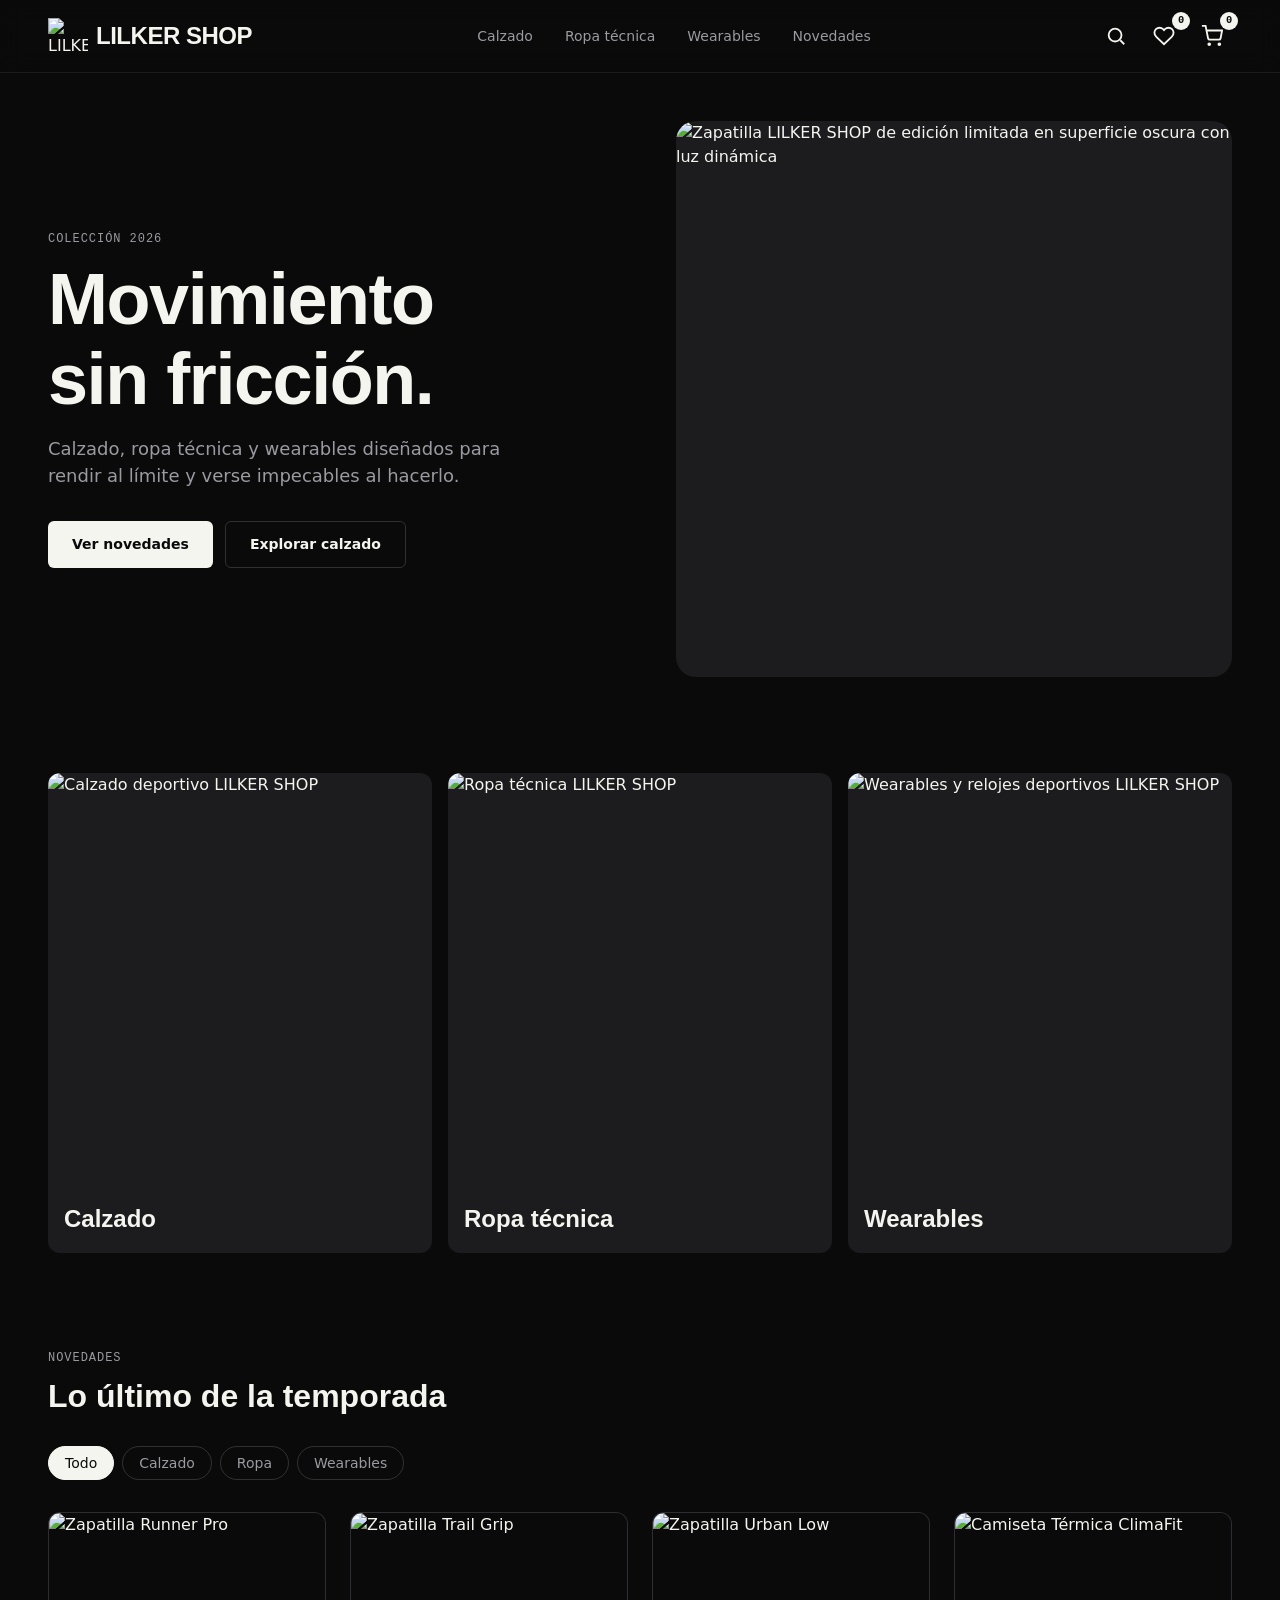
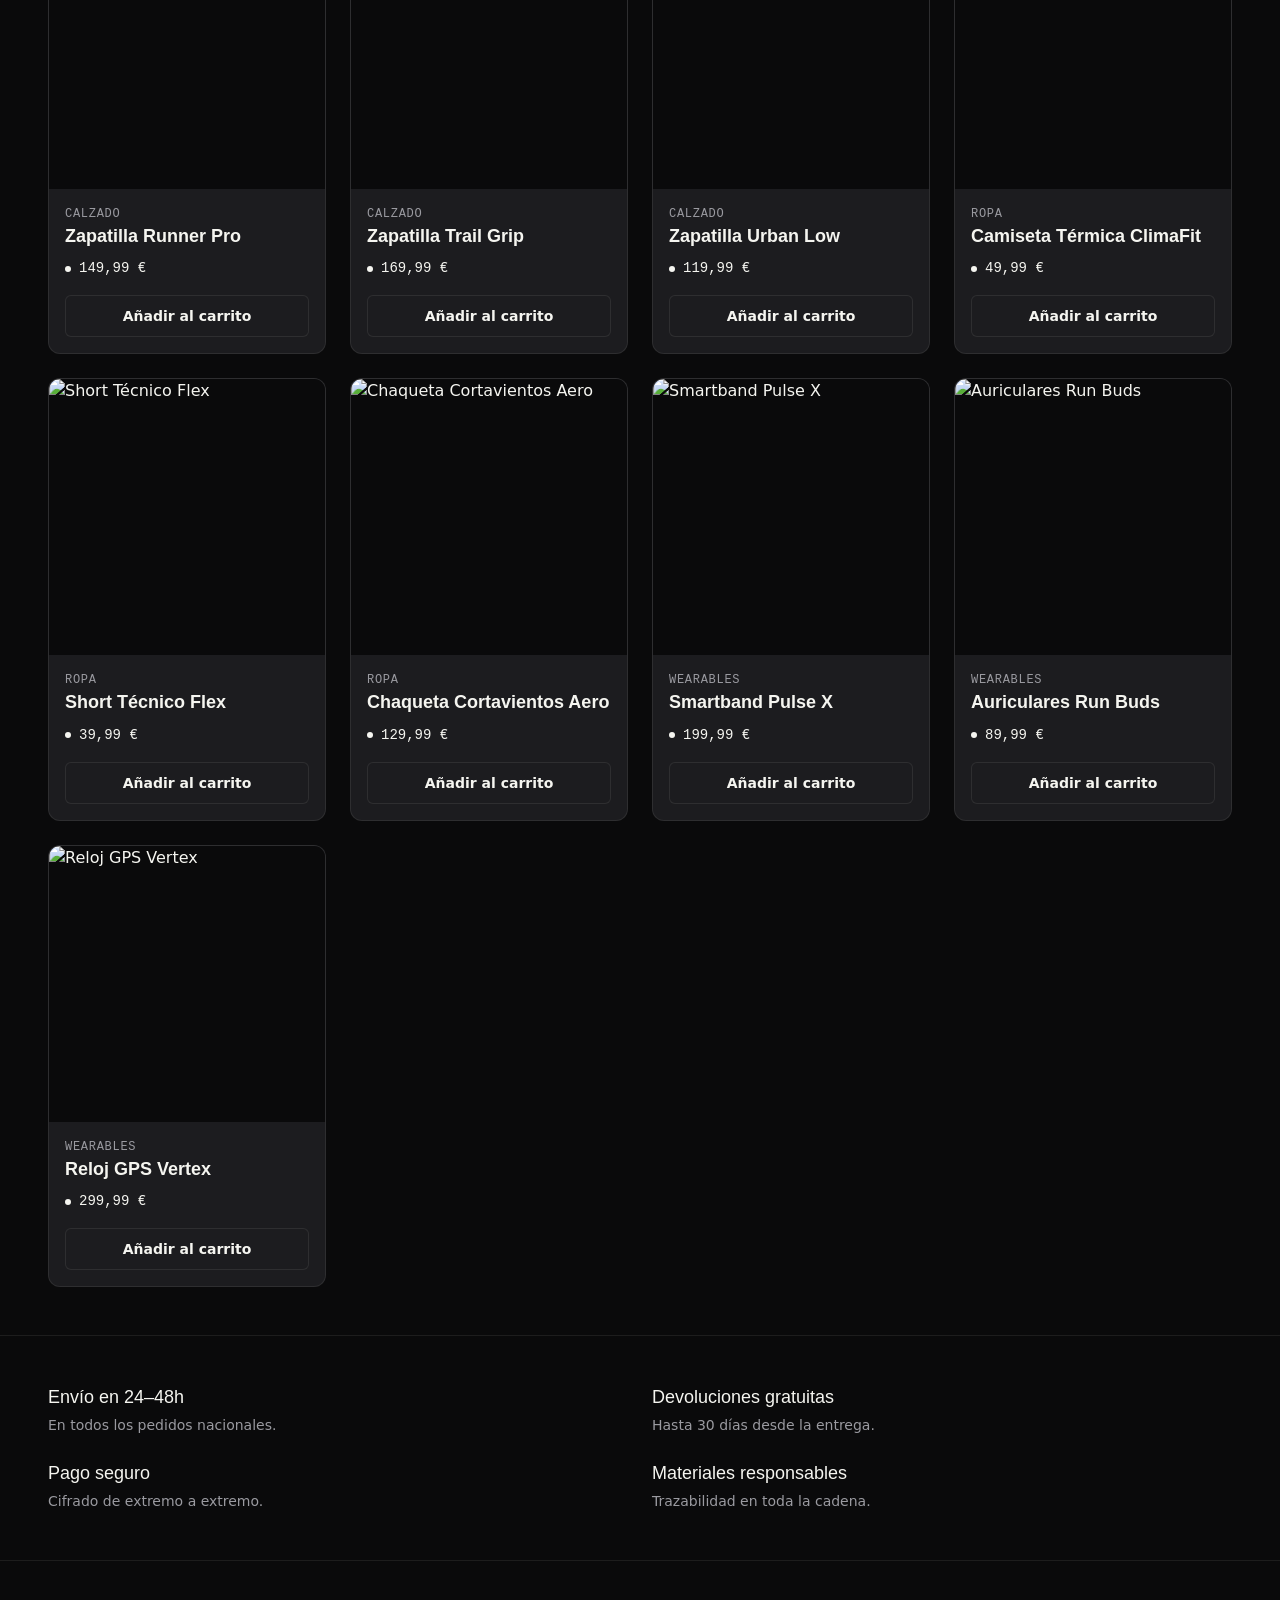
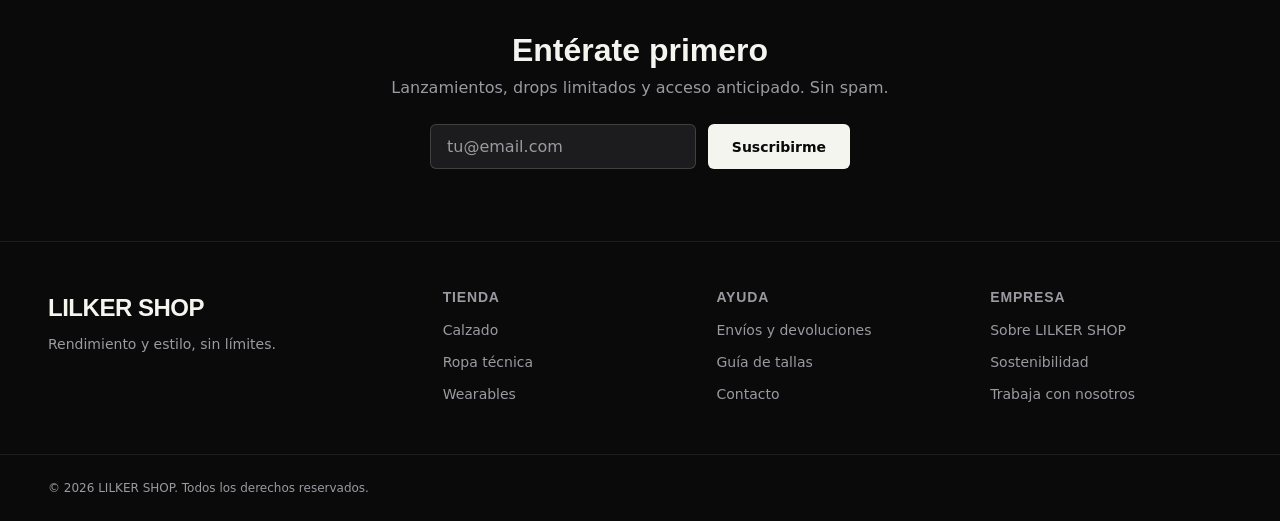
==== commit a98ecf1b: "Add files via upload" ====
--- a/index.html
+++ b/index.html
@@ -367,6 +367,7 @@
          sin bloquear el renderizado.
        - app.js actúa como punto de entrada/orquestador.
   ============================================================ -->
+  <script src="js/ui-panel.js" defer></script>
   <script src="js/menu.js" defer></script>
   <script src="js/search.js" defer></script>
   <script src="js/favorites.js" defer></script>
--- a/css/style.css
+++ b/css/style.css
@@ -1,8 +1,15 @@
 /* ================================================================
-   APEX — style.css
+   LILKER SHOP — style.css
    Hoja de estilos BASE (mobile-first).
    No incluye media queries de layout (→ responsive.css)
    ni keyframes/transiciones de animación (→ animations.css)
+
+   IDENTIDAD DE MARCA
+   Sistema 100% monocromo (blanco/negro puro), fiel al logotipo:
+   bolsa de compras + libro + candado, tipografía bold geométrica
+   en negativo. No se usa ningún color de acento: el "acento" es
+   el contraste máximo entre negro y blanco, reforzado por una
+   escala de grises intermedios para jerarquía visual.
 ================================================================ */
 
 /* ----------------------------------------------------------------
@@ -11,17 +18,27 @@
    Cambiar la marca = cambiar estas variables, no el resto del CSS.
 ---------------------------------------------------------------- */
 :root {
-  /* Color */
+  /* Color base */
   --color-bg: #0A0A0B;
   --color-bg-elevated: #1C1C1F;
   --color-bg-elevated-hover: #232326;
   --color-text: #F5F5F0;
   --color-text-muted: #9A9AA0;
-  --color-accent: #C8FF00;
-  --color-accent-contrast: #0A0A0B;
   --color-border: rgba(245, 245, 240, 0.08);
   --color-border-strong: rgba(245, 245, 240, 0.16);
   --color-danger: #FF5C5C;
+
+  /* Escala de grises intermedios — dan jerarquía sin recurrir a color */
+  --color-gray-1: #4A4A50;
+  --color-gray-2: #6E6E76;
+
+  /* "Acento" monocromo: en un sistema blanco/negro puro, el acento
+     es el máximo contraste (blanco sobre negro), no un color.
+     Se mantiene el nombre de variable --color-accent para no romper
+     referencias existentes en el resto del CSS/JS, pero su valor
+     ahora es funcionalmente "el opuesto del fondo". */
+  --color-accent: var(--color-text);
+  --color-accent-contrast: var(--color-bg);
 
   /* Tipografía */
   --font-display: 'Space Grotesk', 'Helvetica Neue', sans-serif;
@@ -124,7 +141,9 @@
   line-height: 1.1;
 }
 
-/* Foco visible consistente — nunca se elimina el outline sin sustituto */
+/* Foco visible consistente — nunca se elimina el outline sin sustituto.
+   En monocromo puro, el foco se marca con blanco sobre fondo oscuro,
+   que ya es el máximo contraste posible. */
 :focus-visible {
   outline: 2px solid var(--color-accent);
   outline-offset: 3px;
@@ -170,7 +189,10 @@
   font-size: var(--fs-xs);
   letter-spacing: 0.08em;
   text-transform: uppercase;
-  color: var(--color-accent);
+  /* Antes en color de acento; en monocromo se resuelve con texto
+     atenuado + tracking amplio, manteniendo la jerarquía tipográfica
+     sin depender de color. */
+  color: var(--color-text-muted);
   margin-bottom: var(--space-3);
 }
 
@@ -195,6 +217,8 @@
   white-space: nowrap;
 }
 
+/* Botón primario: máximo contraste — blanco sobre negro.
+   Es el equivalente monocromo del antiguo botón verde lima. */
 .btn--primary {
   background-color: var(--color-accent);
   color: var(--color-accent-contrast);
@@ -216,7 +240,9 @@
   width: 100%;
 }
 
-/* Badge numérico (carrito / favoritos) */
+/* Badge numérico (carrito / favoritos) — antes verde lima,
+   ahora blanco sobre negro para mantener el mismo protagonismo
+   visual sin introducir color. */
 .badge {
   position: absolute;
   top: -4px;
@@ -261,6 +287,21 @@
   height: 72px;
 }
 
+/* Logo: contenedor preparado para recibir el isotipo (imagen) +
+   texto de marca. La imagen del logo se añade en index.html en el
+   siguiente paso; estas reglas ya dejan el tamaño e interlineado
+   correctos para que encaje sin saltos de layout. */
+.logo {
+  display: inline-flex;
+  align-items: center;
+  gap: var(--space-2);
+}
+
+.logo__icon {
+  height: 36px;
+  width: auto;
+}
+
 .logo__mark {
   font-family: var(--font-display);
   font-size: var(--fs-lg);
@@ -476,6 +517,8 @@
   color: var(--color-text-muted);
 }
 
+/* Chip activo: antes verde lima, ahora inversión total
+   (blanco sobre negro) — mismo protagonismo, sin color. */
 .filter-chip.is-active {
   background-color: var(--color-accent);
   border-color: var(--color-accent);
@@ -524,6 +567,9 @@
   color: var(--color-text);
 }
 
+/* Favorito activo: antes verde lima, ahora blanco puro —
+   se distingue del resto del icono por el propio contraste,
+   no por color. */
 .product-card__fav[aria-pressed="true"] {
   color: var(--color-accent);
 }
@@ -546,14 +592,19 @@
   margin-bottom: var(--space-2);
 }
 
-/* "Kinetic price tag" — elemento firma: precio en mono + punto de pulso */
+/* "Kinetic price tag" — elemento firma: precio en mono + punto de
+   pulso. Antes el punto era verde lima; ahora el precio se mantiene
+   en texto principal (blanco) y el punto pulsa en blanco atenuado.
+   NOTA: el keyframe pulse-dot en animations.css todavía tiene un
+   rgba(200,255,0,...) hardcodeado — se corrige en el siguiente
+   archivo para eliminar el último resto de color verde. */
 .product-card__price {
   display: inline-flex;
   align-items: center;
   gap: var(--space-2);
   font-family: var(--font-mono);
   font-size: var(--fs-sm);
-  color: var(--color-accent);
+  color: var(--color-text);
   margin-bottom: var(--space-4);
 }
 
--- a/css/animations.css
+++ b/css/animations.css
@@ -1,5 +1,5 @@
 /* ================================================================
-   /* APEX — animations.css */
+   LILKER SHOP — animations.css
    Todo el movimiento del sitio vive aquí: transiciones de hover,
    secuencia de carga del hero, scroll-reveal, micro-interacciones
    y las transiciones de estado que activan menu.js / search.js /
@@ -82,13 +82,16 @@
    2. ELEMENTO FIRMA: "KINETIC PRICE TAG"
    El punto junto al precio pulsa suavemente, como si el precio
    estuviera "vivo" — refuerza la idea de producto técnico/en stock.
+   Antes el halo del pulso era verde lima (rgba(200,255,0,...));
+   en el sistema monocromo se resuelve con un halo blanco atenuado,
+   manteniendo el mismo efecto de "latido" sin introducir color.
 ---------------------------------------------------------------- */
 @keyframes pulse-dot {
   0%, 100% {
-    box-shadow: 0 0 0 0 rgba(200, 255, 0, 0.45);
+    box-shadow: 0 0 0 0 rgba(245, 245, 240, 0.45);
   }
   50% {
-    box-shadow: 0 0 0 5px rgba(200, 255, 0, 0);
+    box-shadow: 0 0 0 5px rgba(245, 245, 240, 0);
   }
 }
 
